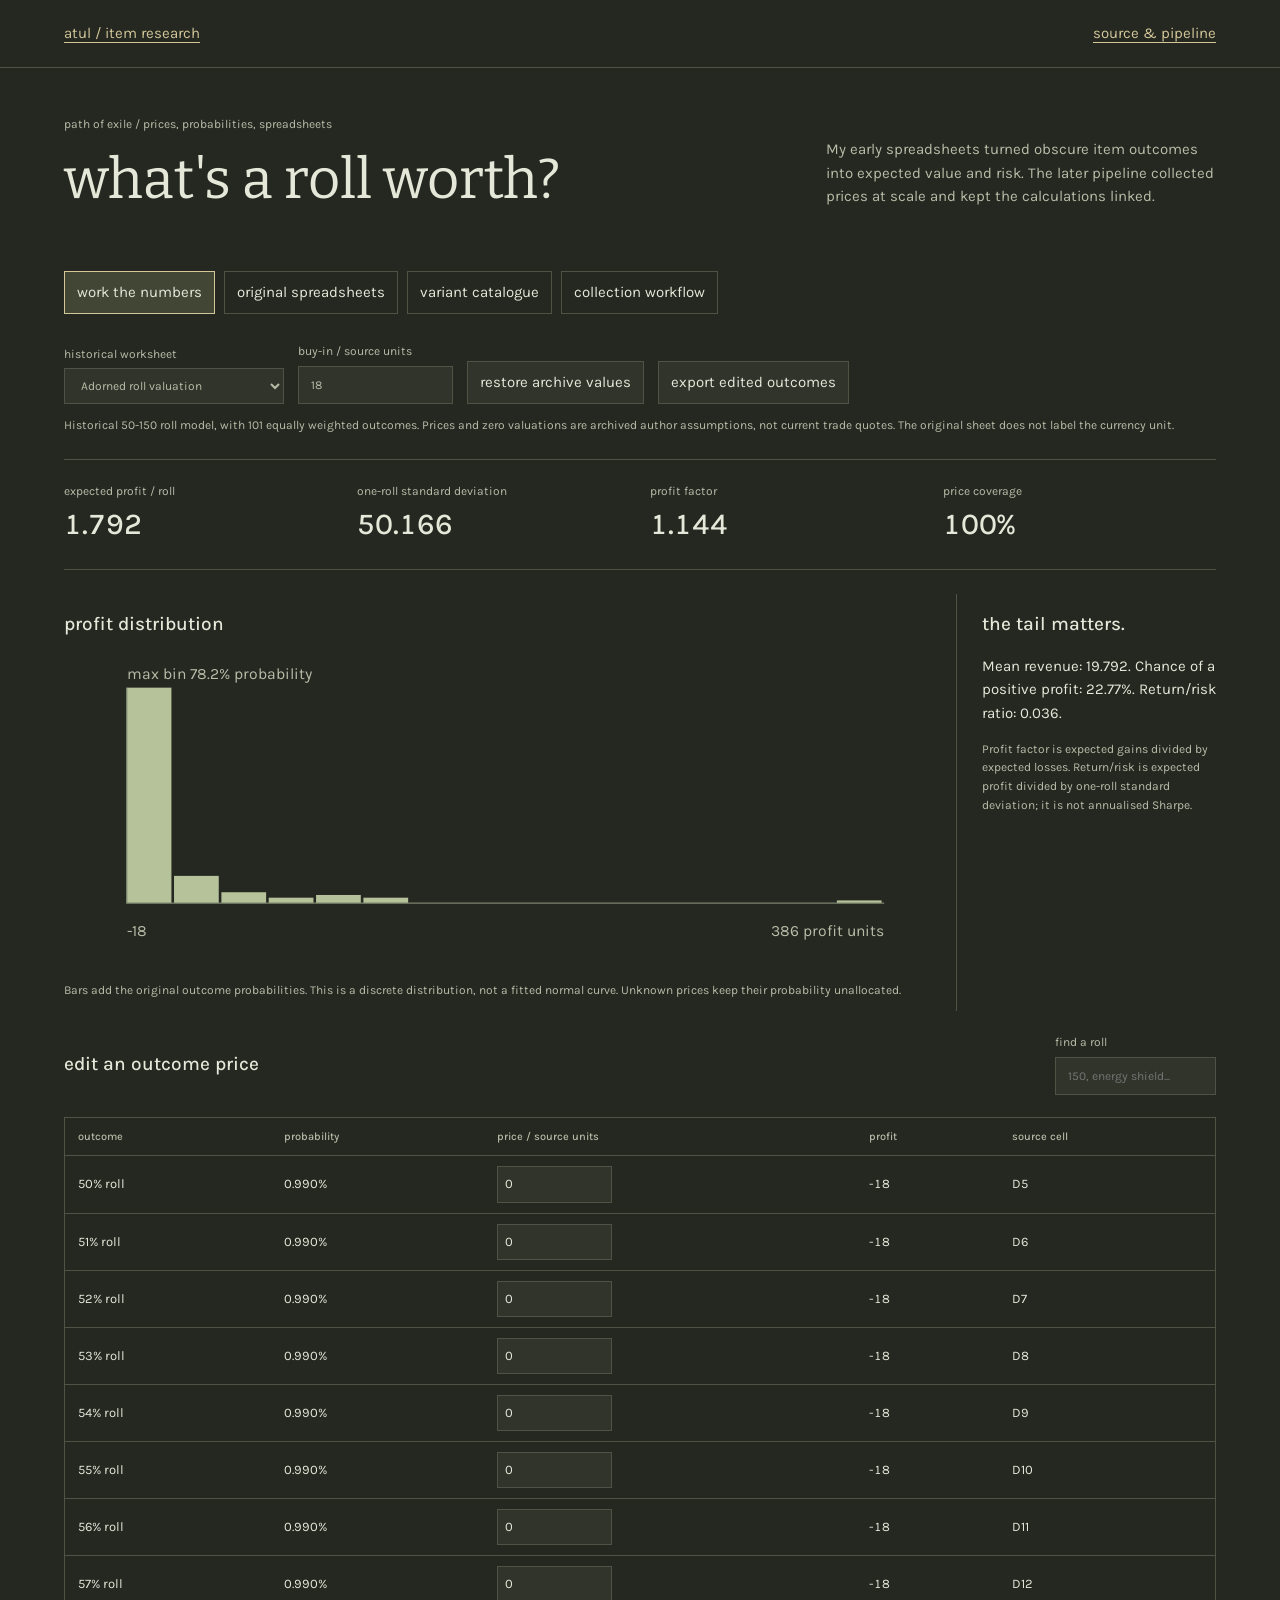
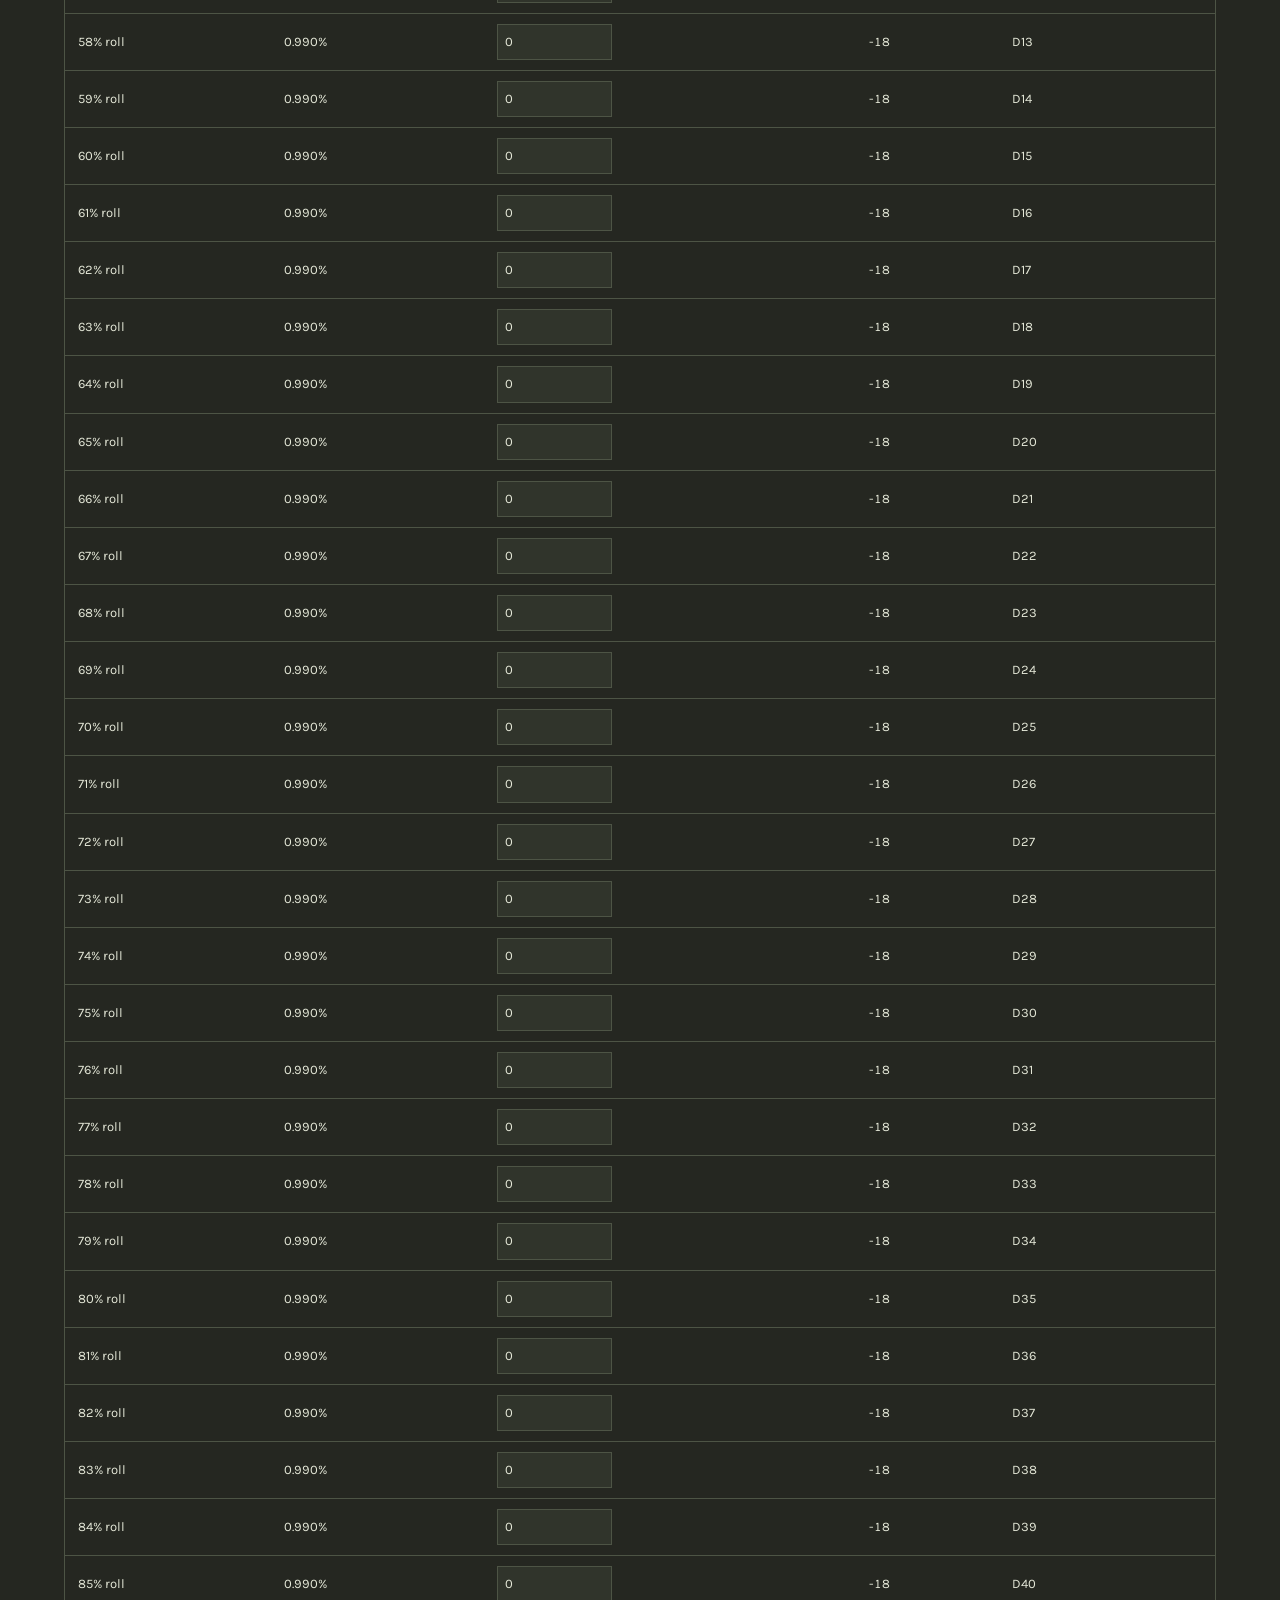
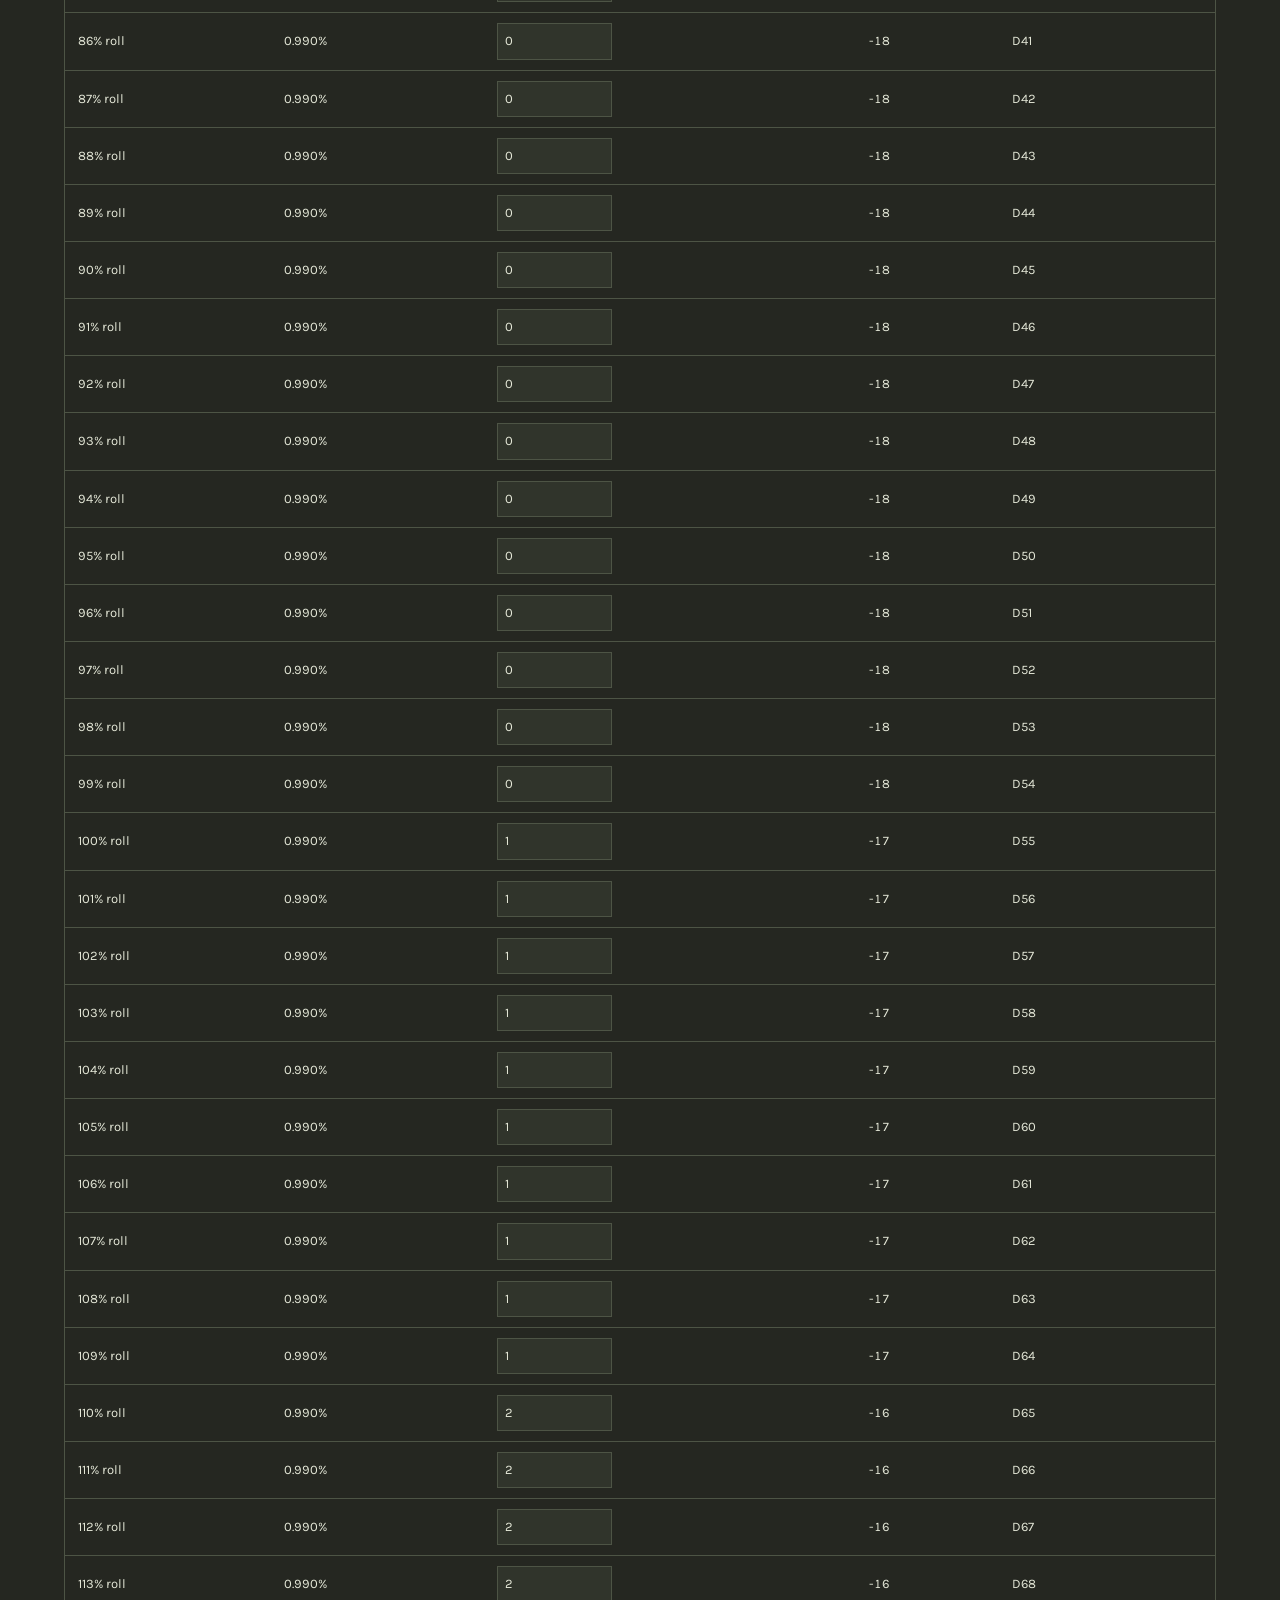
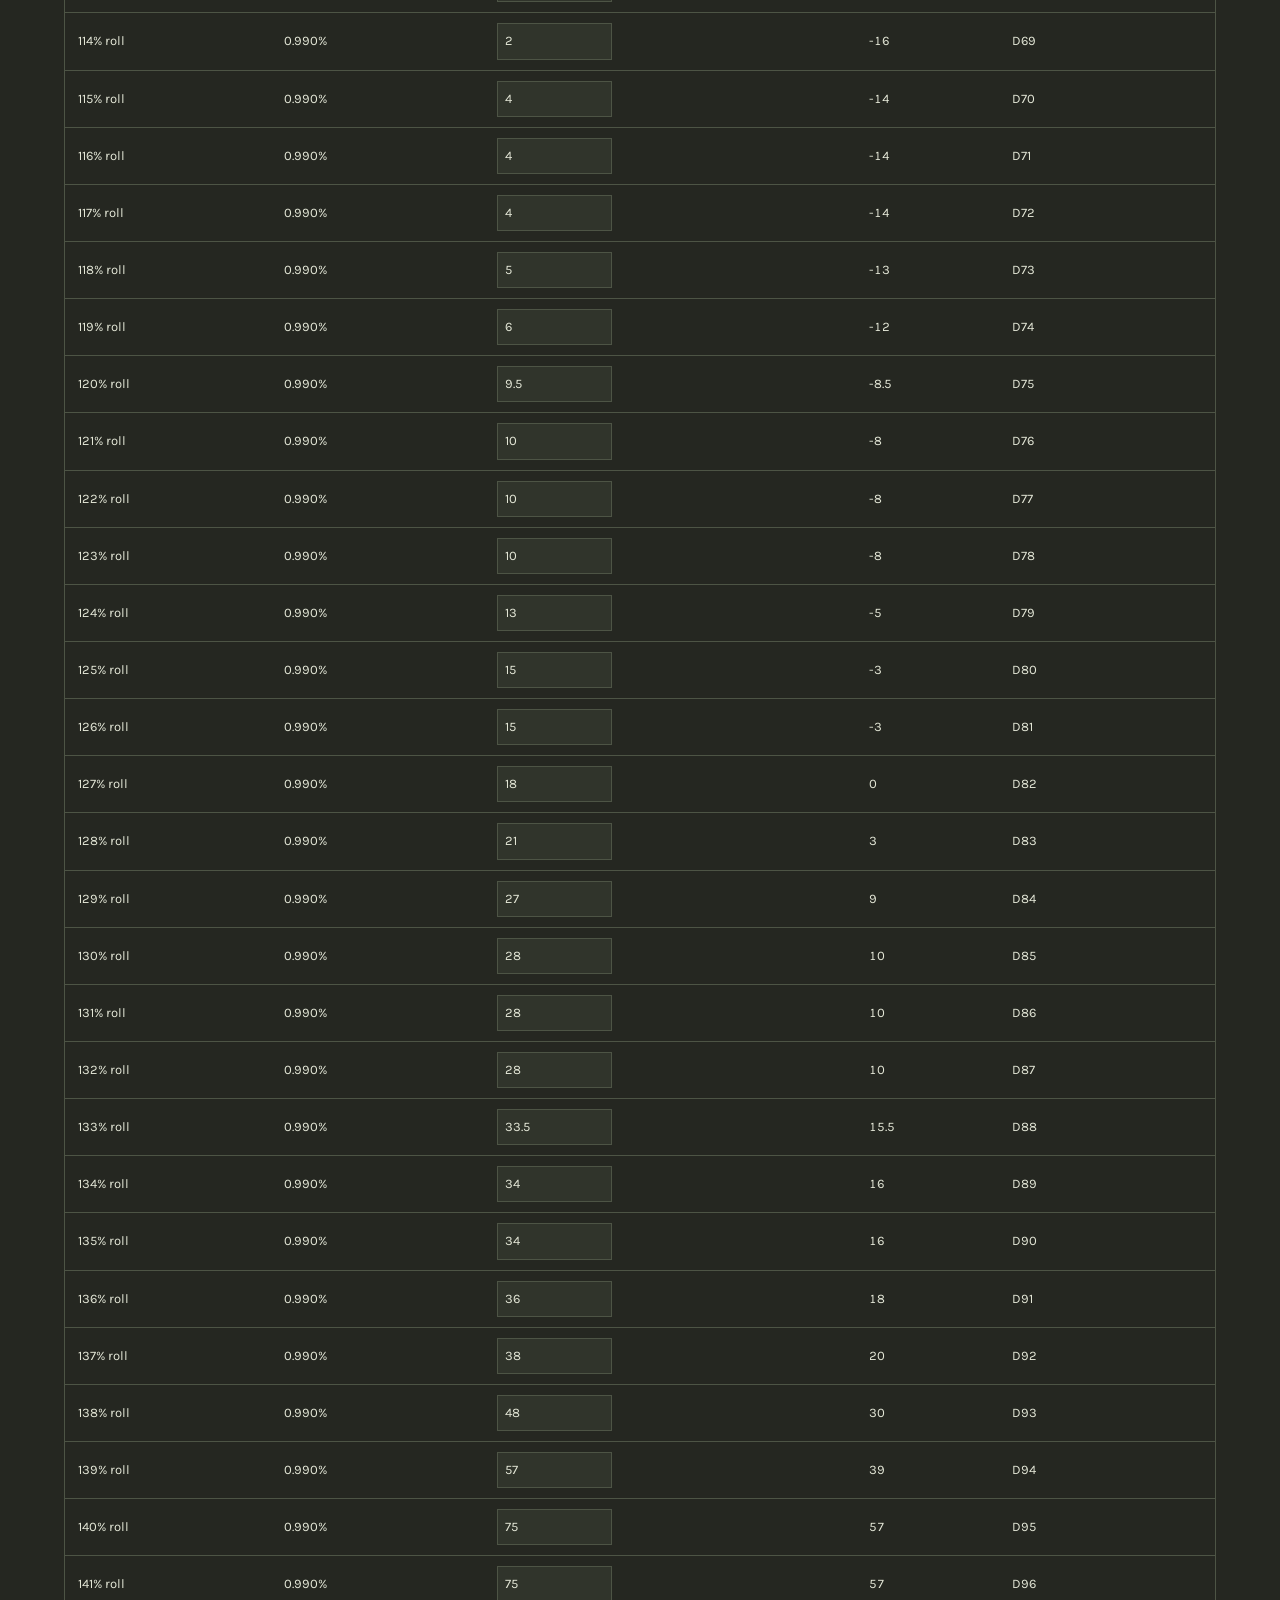
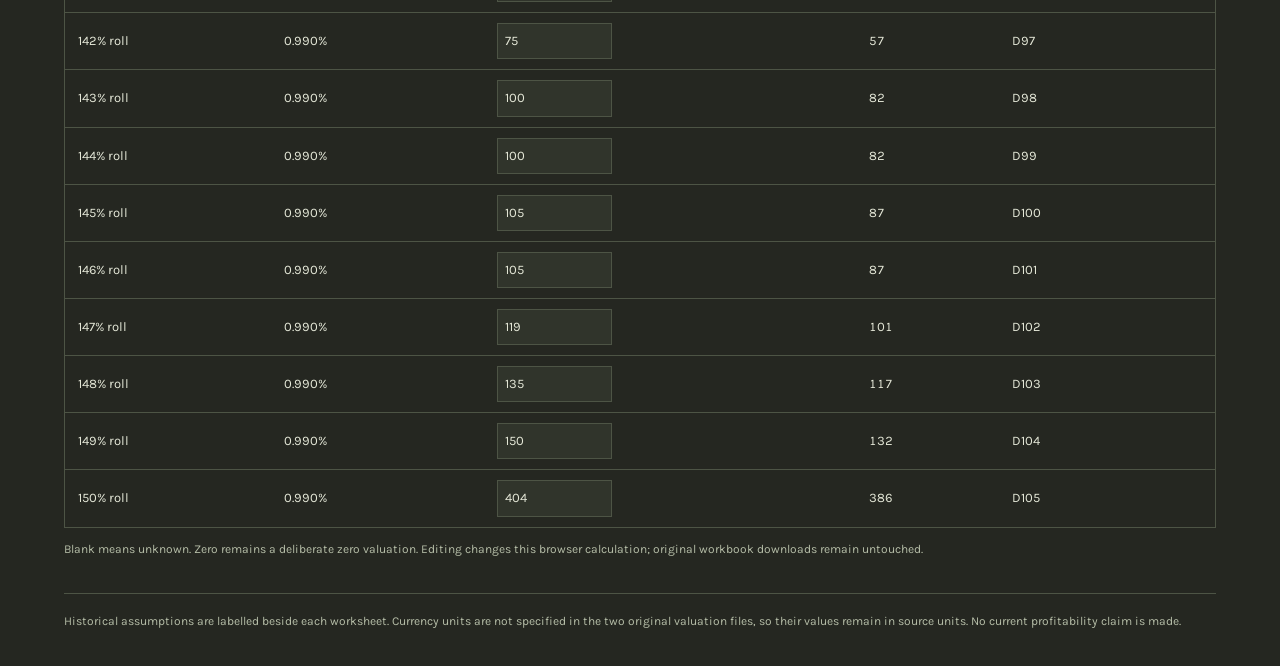
==== examples/portfolio/archive.html @ 09f7f41f "Lead with recovered priced datasets and searchable EV research" ====
<!doctype html>
<html lang="en">
    <meta charset="utf-8" /><meta
        name="viewport"
        content="width=device-width,initial-scale=1"
    /><title>poe item research / the price of a roll</title
    ><link rel="stylesheet" href="style.css" />
    <body>
        <header>
            <a
                href="https://atul-kanodia-fieldnotes.atulswaggalicious.chatgpt.site"
                >atul / item research</a
            ><a href="https://github.com/LolStar123/poe-item-pricer"
                >source & pipeline</a
            >
        </header>
        <main>
            <div class="intro">
                <div>
                    <p class="eyebrow">
                        path of exile / prices, probabilities, spreadsheets
                    </p>
                    <h1>what's a roll worth?</h1>
                </div>
                <p>
                    My early spreadsheets turned obscure item outcomes into
                    expected value and risk. The later pipeline collected prices
                    at scale and kept the calculations linked.
                </p>
            </div>
            <nav class="tabs" aria-label="Research views">
                <button data-tab="calculator" aria-pressed="true">
                    work the numbers</button
                ><button data-tab="archive" aria-pressed="false">
                    original spreadsheets</button
                ><button data-tab="variants" aria-pressed="false">
                    variant catalogue</button
                ><button data-tab="pipeline" aria-pressed="false">
                    collection workflow
                </button>
            </nav>
            <section id="calculator">
                <div class="controls">
                    <label
                        >historical worksheet<select id="case"></select></label
                    ><label
                        >buy-in / source units<input
                            id="cost"
                            type="number"
                            min="0"
                            step=".1" /></label
                    ><button id="restore">restore archive values</button
                    ><button id="export">export edited outcomes</button>
                </div>
                <p id="case-note" class="note"></p>
                <p id="error" role="alert"></p>
                <div class="metrics" id="metrics"></div>
                <div class="analysis">
                    <div>
                        <h2>profit distribution</h2>
                        <svg
                            id="chart"
                            viewBox="0 0 660 240"
                            role="img"
                            aria-label="Discrete probability histogram of profit per outcome"
                        ></svg>
                        <p class="note">
                            Bars add the original outcome probabilities. This is
                            a discrete distribution, not a fitted normal curve.
                            Unknown prices keep their probability unallocated.
                        </p>
                    </div>
                    <div class="risk-note">
                        <h2>the tail matters.</h2>
                        <p id="risk-summary"></p>
                        <p class="note">
                            Profit factor is expected gains divided by expected
                            losses. Return/risk is expected profit divided by
                            one-roll standard deviation; it is not annualised
                            Sharpe.
                        </p>
                    </div>
                </div>
                <div class="table-heading">
                    <h2>edit an outcome price</h2>
                    <label
                        >find a roll<input
                            id="outcome-search"
                            type="search"
                            placeholder="150, energy shield..."
                    /></label>
                </div>
                <div class="table-wrap">
                    <table>
                        <thead>
                            <tr>
                                <th>outcome</th>
                                <th>probability</th>
                                <th>price / source units</th>
                                <th>profit</th>
                                <th>source cell</th>
                            </tr>
                        </thead>
                        <tbody id="outcomes"></tbody>
                    </table>
                </div>
                <p class="note">
                    Blank means unknown. Zero remains a deliberate zero
                    valuation. Editing changes this browser calculation;
                    original workbook downloads remain untouched.
                </p>
            </section>
            <section id="archive" hidden>
                <div class="controls">
                    <label>original workbook<select id="book"></select></label
                    ><a id="download" download>download the original .xlsx</a>
                </div>
                <p class="note">
                    Actual archived worksheets. Select a cell to see its
                    original formula and saved value. These are historical
                    working files, not a current price feed.
                </p>
                <div class="formula-bar">
                    <b id="cell-name">select a cell</b
                    ><code id="formula"></code>
                </div>
                <div class="table-wrap"><table id="workbook"></table></div>
                <p id="book-note" class="note"></p>
            </section>
            <section id="variants" hidden>
                <h2>Watcher's Eye combinations</h2>
                <p id="variant-summary"></p>
                <label
                    >find a modifier or aura<input
                        id="mod-search"
                        type="search"
                        placeholder="Anger, critical strike, energy shield..."
                /></label>
                <p class="note">
                    The real modifier catalogue, combined into all two-mod
                    pairs. This view does not invent prices or claim independent
                    equal drop probabilities. No live trade or proxy requests
                    run here.
                </p>
                <p id="variant-count"></p>
                <div id="pairs"></div>
                <div class="pagination">
                    <button id="pair-prev">previous</button
                    ><span id="pair-page"></span
                    ><button id="pair-next">next</button>
                </div>
            </section>
            <section id="pipeline" hidden>
                <h2>from listings to a decision sheet</h2>
                <ol class="workflow">
                    <li>
                        <h3>describe the item precisely</h3>
                        <p>
                            Enumerate modifiers, variant pairs and roll ranges
                            so each observation refers to a defined outcome.
                        </p>
                    </li>
                    <li>
                        <h3>collect and record price evidence</h3>
                        <p>
                            The local residential-proxy collector logs available
                            trade listings under rate controls. Credentials
                            remain local. Price observations retain their
                            collection time and league.
                        </p>
                    </li>
                    <li>
                        <h3>separate a cheap listing from a sensible buy-in</h3>
                        <p>
                            The buy-in rule uses the median of the ten cheapest
                            listings and reports the floor separately. Missing
                            or suspicious prices remain visible.
                        </p>
                    </li>
                    <li>
                        <h3>keep the workbook linked</h3>
                        <p>
                            Outcome weights and prices feed expected value,
                            profit, dispersion and downside. Editing an input
                            propagates through the formulas. Coverage gaps stop
                            an incomplete price set being presented as a
                            complete estimate.
                        </p>
                    </li>
                </ol>
                <p>
                    The public archive shows the earlier spreadsheet research
                    and an inspectable variant catalogue. It does not expose
                    proxy infrastructure or your account session.
                </p>
                <a
                    href="https://github.com/LolStar123/poe-item-pricer/blob/main/original/buyin.py"
                    >inspect the original buy-in logic</a
                >
            </section>
            <footer>
                Historical assumptions are labelled beside each worksheet.
                Currency units are not specified in the two original valuation
                files, so their values remain in source units. No current
                profitability claim is made.
            </footer>
        </main>
        <script type="module" src="app.mjs"></script>
    </body>
</html>
---- examples/portfolio/style.css ----
@import url("https://fonts.googleapis.com/css2?family=Bitter:wght@400;500&family=Karla:wght@400;500;600&display=swap");
:root {
    color-scheme: dark;
    --bg: #252721;
    --panel: #30342b;
    --line: #4d5445;
    --ink: #e5e8d8;
    --muted: #b6bea8;
    --accent: #d3c79a;
}
* {
    box-sizing: border-box;
}
body {
    margin: 0;
    background: var(--bg);
    color: var(--ink);
    font:
        15px/1.55 Karla,
        sans-serif;
}
header {
    display: flex;
    justify-content: space-between;
    padding: 22px 5%;
    border-bottom: 1px solid var(--line);
}
a {
    color: var(--accent);
    text-underline-offset: 4px;
}
main {
    max-width: 1350px;
    margin: auto;
    padding: 35px 5%;
}
.intro {
    display: flex;
    align-items: center;
    justify-content: space-between;
    gap: 35px;
}
.intro > p {
    max-width: 390px;
    color: var(--muted);
}
h1 {
    font:
        400 clamp(36px, 4.4vw, 56px) / 1.2 Bitter,
        Georgia,
        serif;
    margin: 12px 0 30px;
}
.eyebrow,
.note,
footer {
    font-size: 12px;
    color: var(--muted);
}
h2 {
    font-size: 19px;
    font-weight: 500;
}
h3 {
    font-size: 17px;
    font-weight: 500;
}
button,
input,
select {
    font: inherit;
    padding: 9px 12px;
    border: 1px solid var(--line);
    color: inherit;
    background: var(--panel);
}
button {
    cursor: pointer;
}
button:disabled {
    opacity: 0.4;
    cursor: default;
}
:focus-visible {
    outline: 2px solid var(--accent);
    outline-offset: 3px;
}
.tabs {
    display: flex;
    gap: 9px;
    margin: 28px 0;
    flex-wrap: wrap;
}
.tabs button {
    background: transparent;
}
.tabs [aria-pressed="true"] {
    border-color: var(--accent);
    background: #424735;
}
.controls {
    display: flex;
    align-items: end;
    gap: 14px;
    flex-wrap: wrap;
}
label {
    display: grid;
    gap: 5px;
    font-size: 12px;
    color: var(--muted);
}
input,
select {
    min-width: 0;
    max-width: 100%;
}
#cost {
    width: 155px;
}
#error {
    color: #e3aea0;
}
.metrics {
    display: grid;
    grid-template-columns: repeat(4, 1fr);
    border-block: 1px solid var(--line);
    padding: 22px 0;
    gap: 20px;
    margin: 24px 0;
}
.metric span {
    display: block;
    font-size: 12px;
    color: var(--muted);
}
.metric strong {
    font-size: 30px;
    font-weight: 500;
    font-variant-numeric: tabular-nums;
}
.analysis {
    display: grid;
    grid-template-columns: minmax(0, 1fr) 260px;
    gap: 30px;
}
#chart {
    width: 100%;
    display: block;
}
.risk-note {
    border-left: 1px solid var(--line);
    padding-left: 25px;
}
.table-heading {
    display: flex;
    justify-content: space-between;
    align-items: center;
    gap: 20px;
    margin: 22px 0;
}
.table-wrap {
    overflow: auto;
    max-width: 100%;
    border: 1px solid var(--line);
}
table {
    border-collapse: collapse;
    width: 100%;
    font-size: 13px;
}
th,
td {
    text-align: left;
    padding: 10px 13px;
    border-bottom: 1px solid var(--line);
}
th {
    font-size: 11px;
    color: var(--muted);
    font-weight: 500;
}
td input {
    width: 115px;
    padding: 7px;
    font-size: 13px;
}
td output {
    font-variant-numeric: tabular-nums;
}
tbody tr:last-child td {
    border-bottom: 0;
}
.formula-bar {
    display: flex;
    gap: 20px;
    padding: 14px;
    background: var(--panel);
    margin: 20px 0;
    font-size: 12px;
    overflow-wrap: anywhere;
}
.formula-bar code {
    white-space: pre-wrap;
}
#workbook {
    font-size: 12px;
}
#workbook td {
    min-width: 65px;
    max-width: 220px;
    overflow-wrap: anywhere;
    padding: 7px;
}
#workbook button {
    font-size: 12px;
    padding: 4px 6px;
    width: 100%;
    background: transparent;
    border: 0;
    text-align: left;
    min-height: 27px;
    overflow-wrap: anywhere;
}
#workbook button.has-formula {
    color: var(--accent);
}
#workbook button[aria-pressed="true"] {
    background: #4d5440;
}
.pair {
    display: grid;
    grid-template-columns: 55px 1fr 1fr;
    gap: 18px;
    border-top: 1px solid var(--line);
    padding: 17px 0;
    font-size: 13px;
}
.pair small {
    color: var(--muted);
}
#mod-search {
    width: 100%;
    max-width: 650px;
}
.pagination {
    display: flex;
    align-items: center;
    justify-content: space-between;
    margin: 20px 0;
}
.workflow {
    padding-left: 24px;
    max-width: 850px;
}
.workflow li {
    padding: 10px 0 20px 18px;
    border-bottom: 1px solid var(--line);
}
footer {
    border-top: 1px solid var(--line);
    margin-top: 35px;
    padding-top: 18px;
}
@media (max-width: 760px) {
    .intro {
        display: block;
    }
    .intro > p {
        max-width: none;
    }
    .analysis {
        grid-template-columns: minmax(0, 1fr);
    }
    .risk-note {
        border-left: 0;
        border-top: 1px solid var(--line);
        padding: 15px 0;
    }
    .metrics {
        grid-template-columns: 1fr 1fr;
    }
    .pair {
        grid-template-columns: 30px 1fr;
        gap: 12px;
    }
    .pair > p:last-child {
        grid-column: 2;
        margin-top: 0;
    }
    .table-heading {
        flex-wrap: wrap;
    }
    .controls > label {
        max-width: 100%;
    }
}
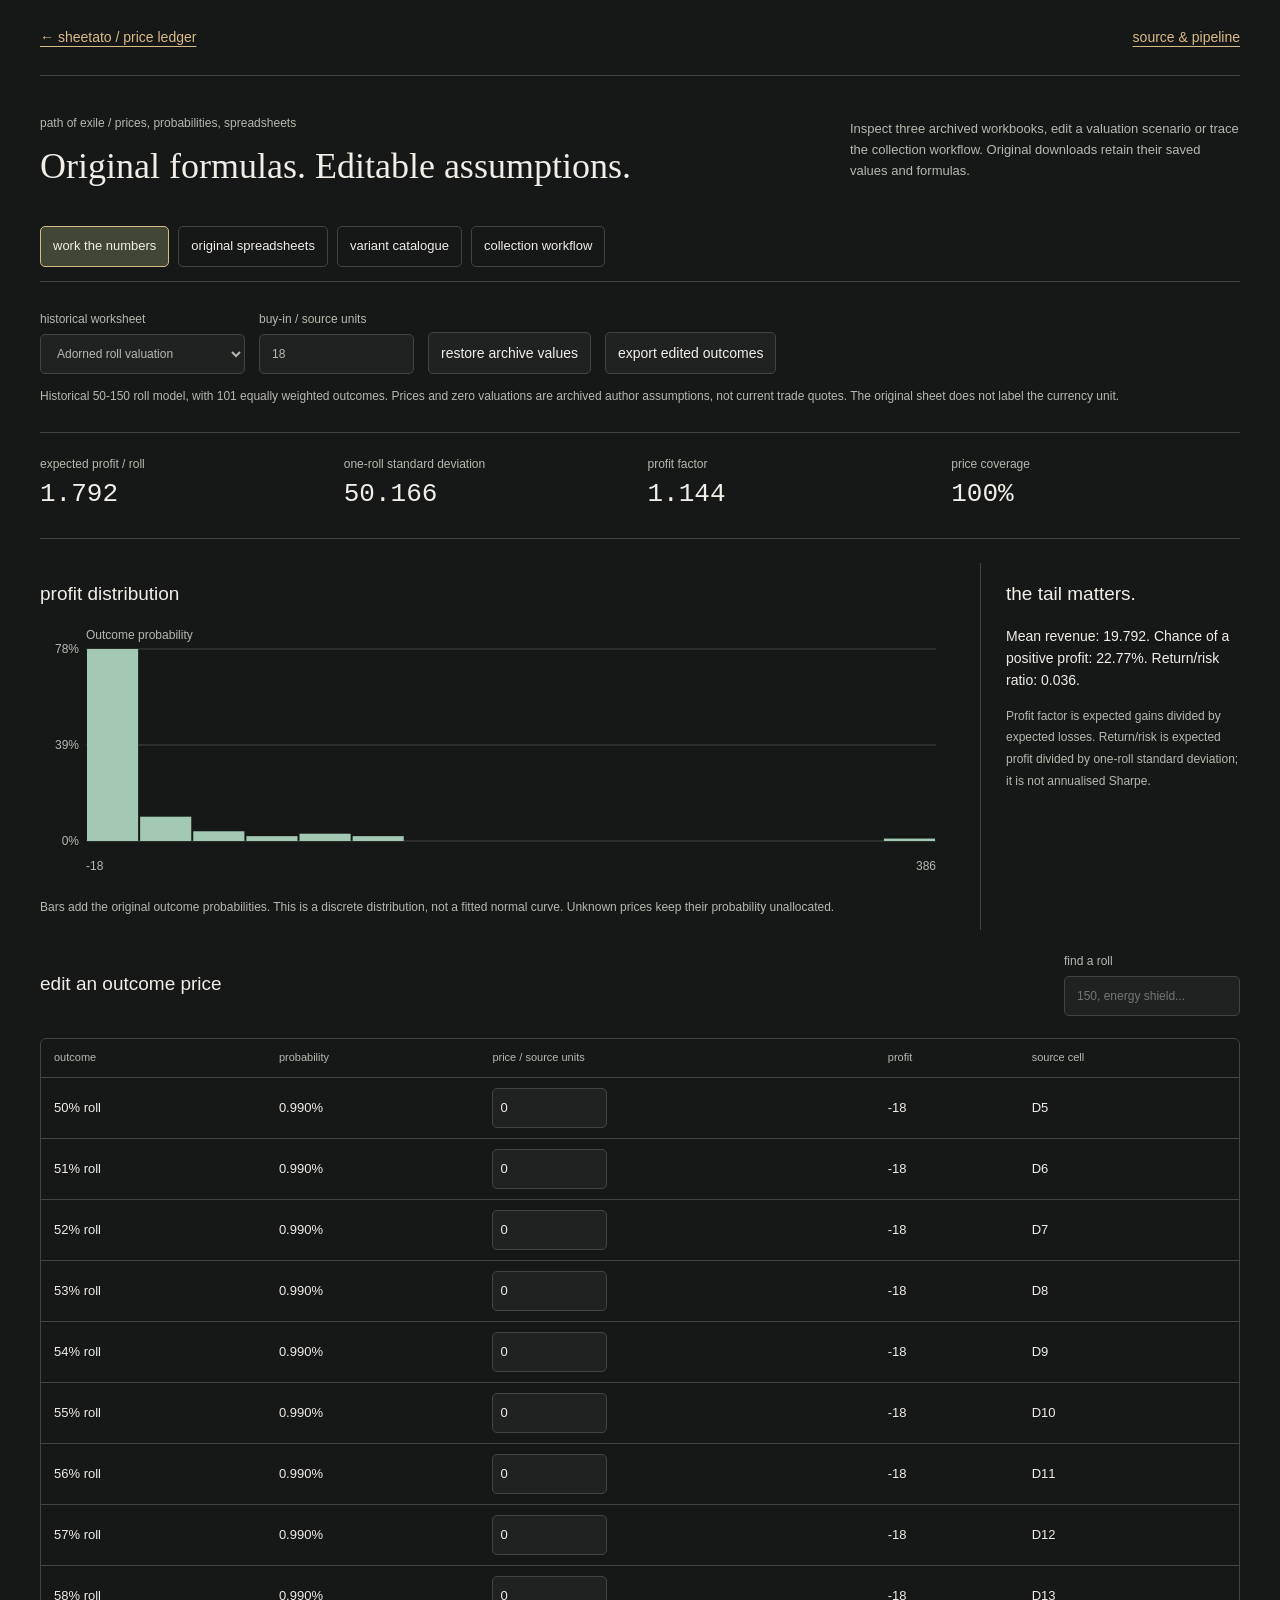
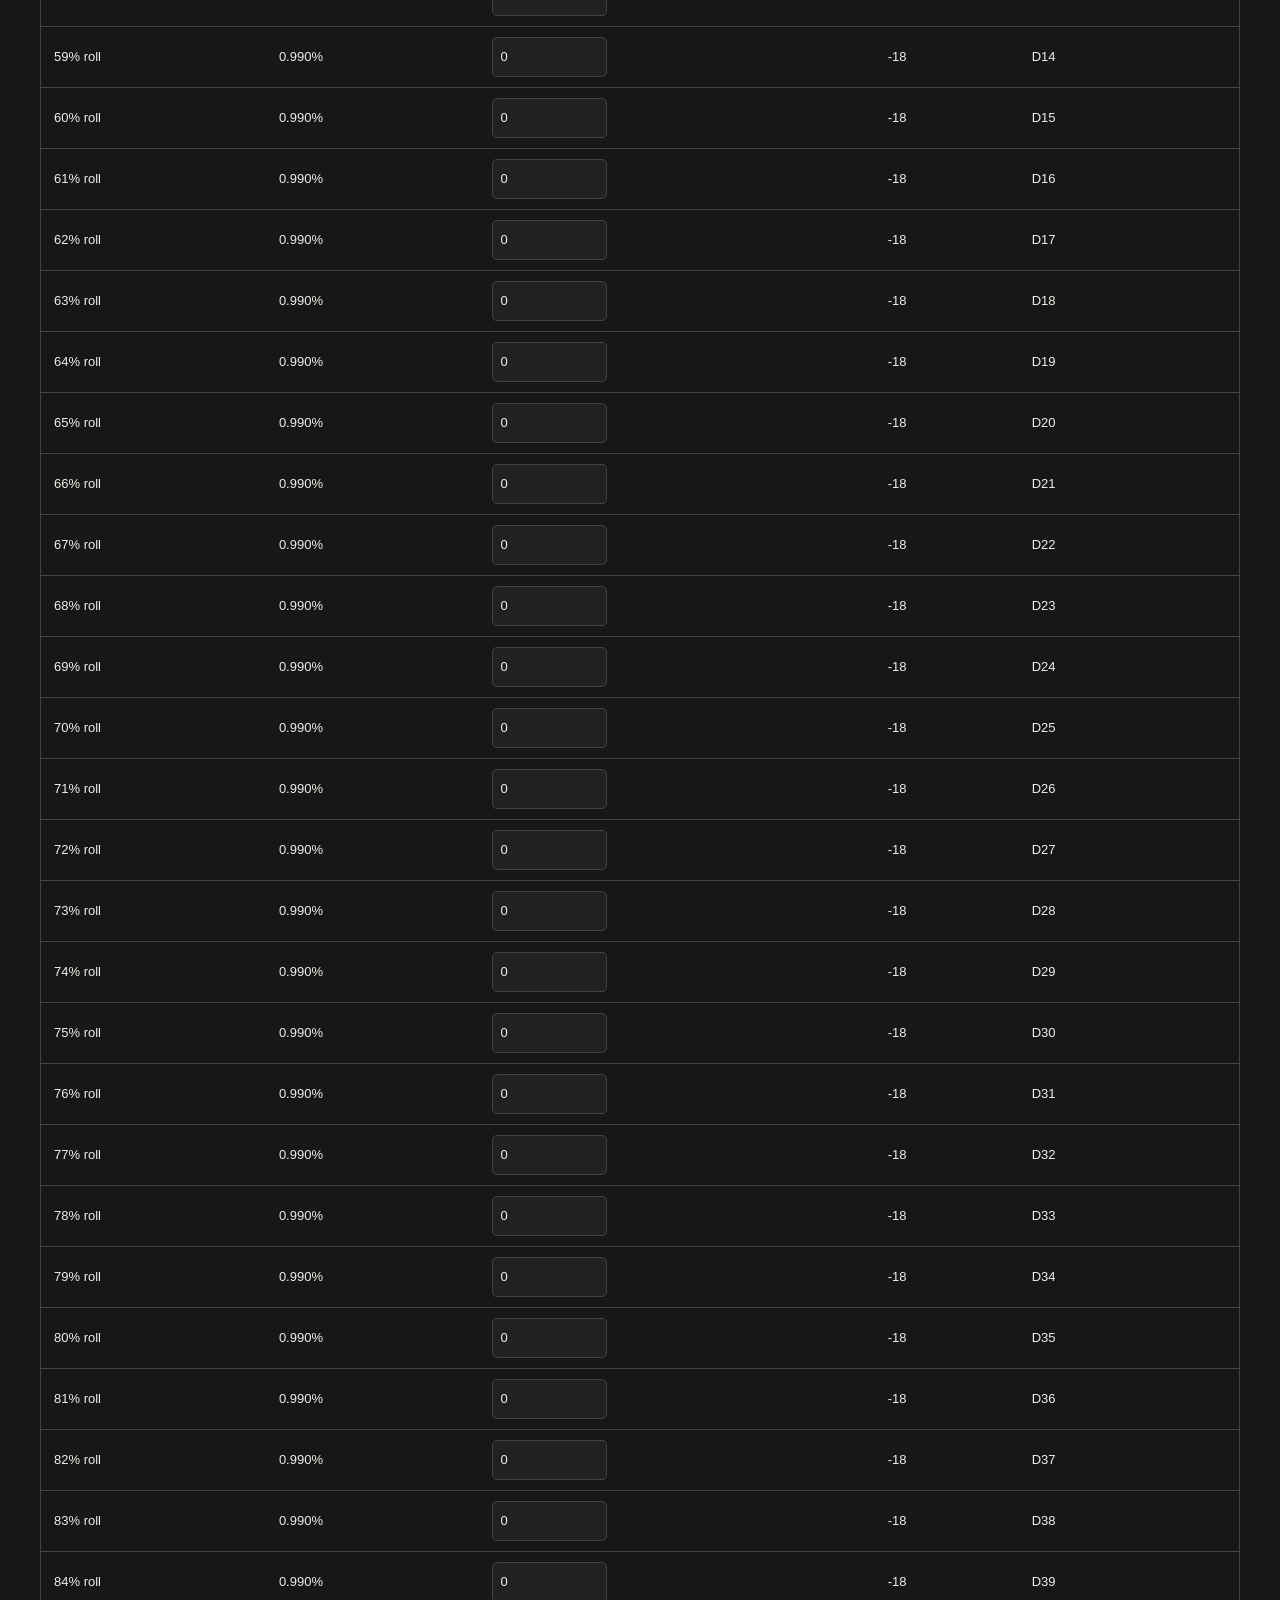
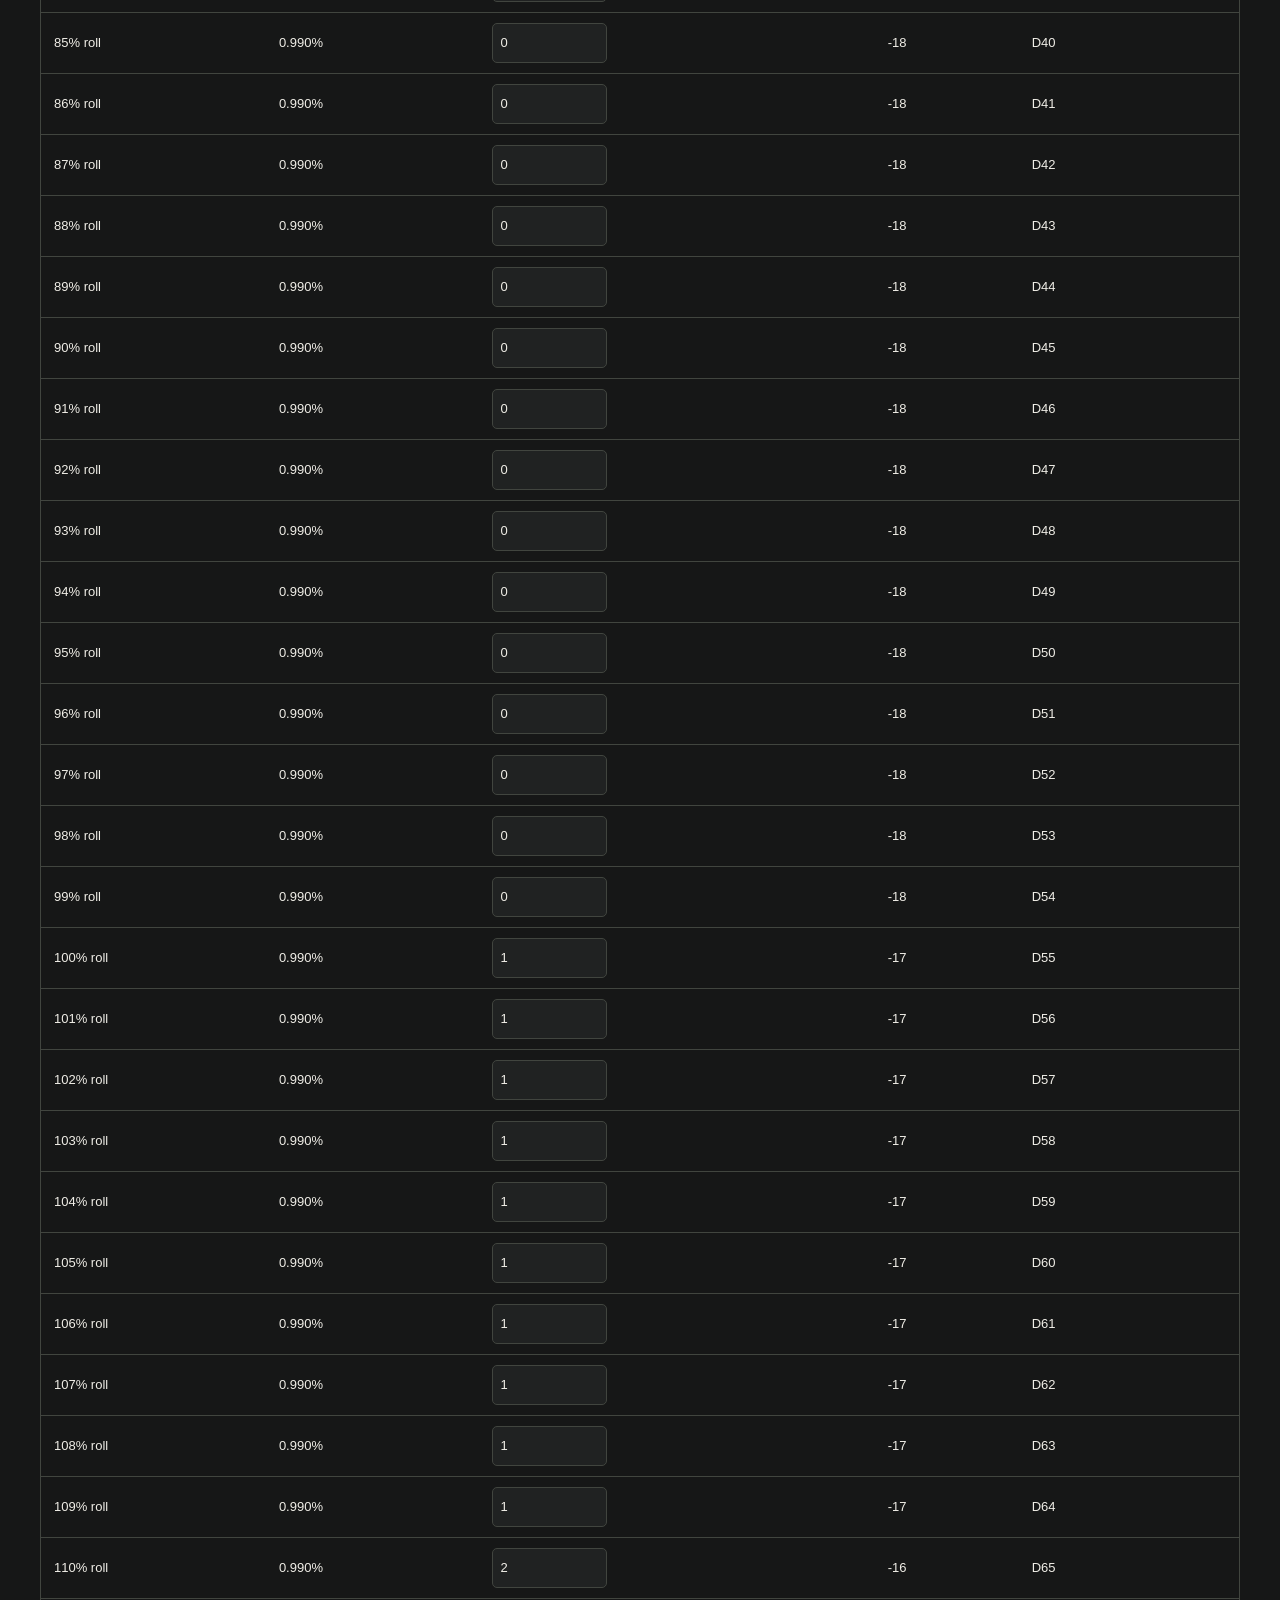
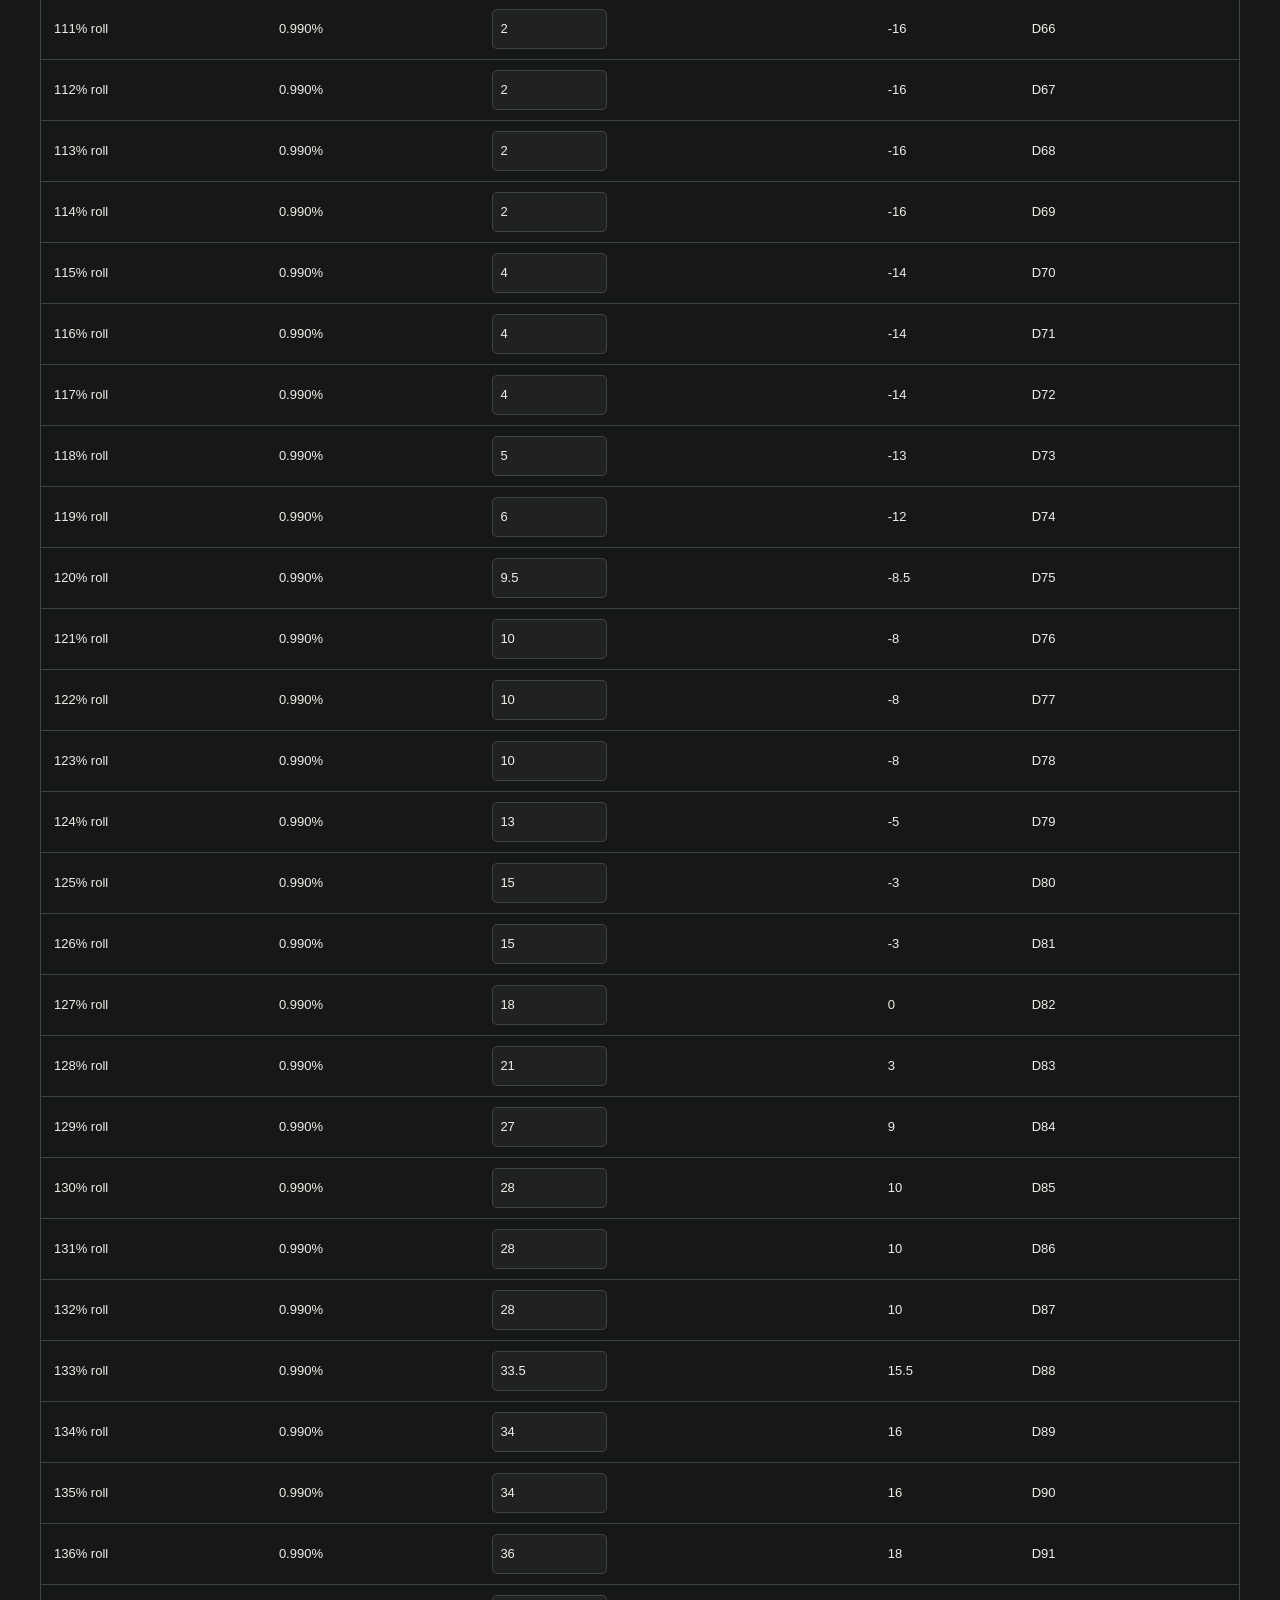
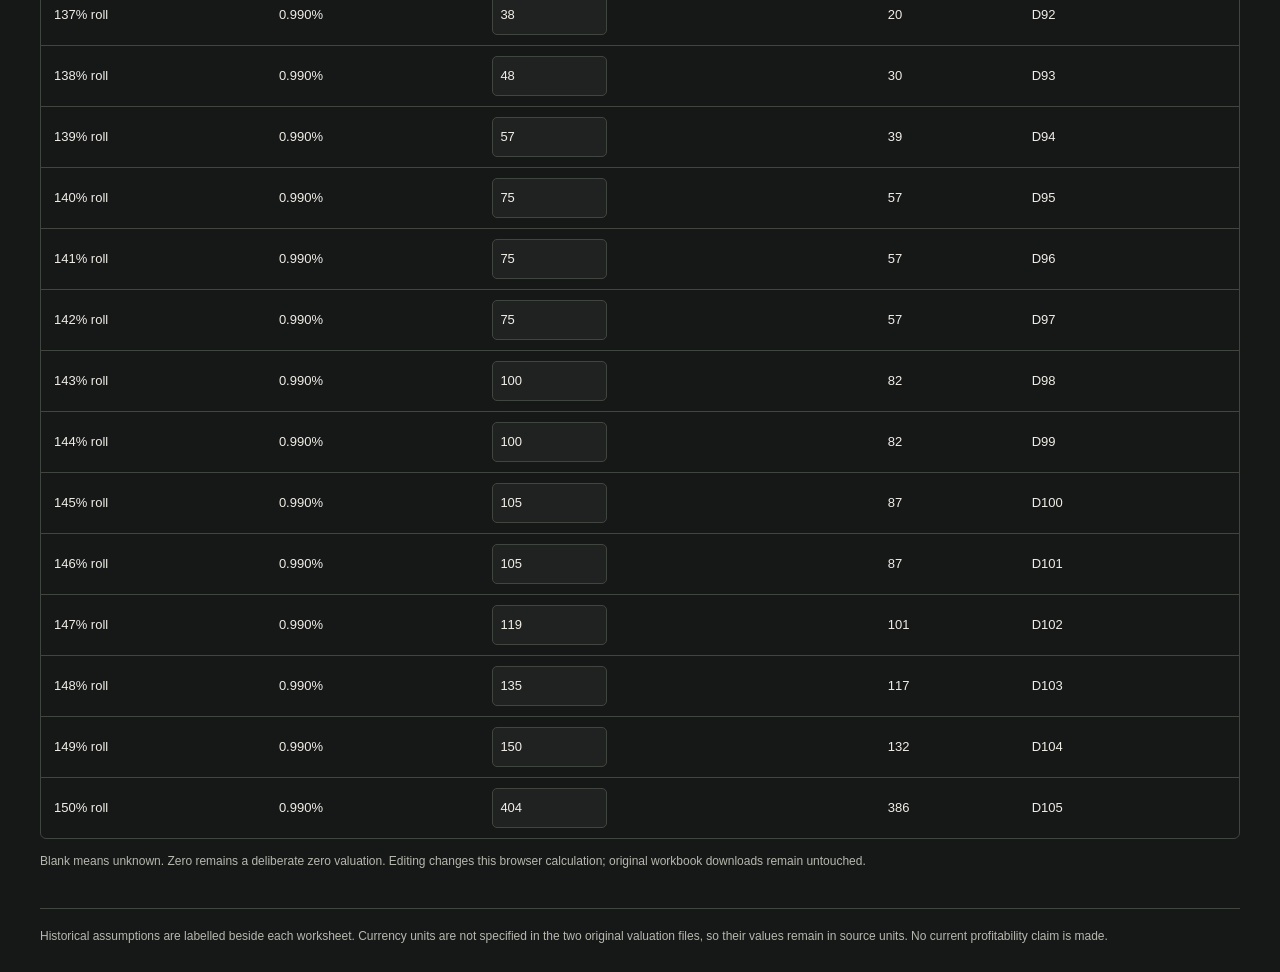
==== commit 40f5d88b: "Build archived economy ledger with real reload and valuation controls" ====
--- a/examples/portfolio/archive.html
+++ b/examples/portfolio/archive.html
@@ -8,8 +8,8 @@
     <body>
         <header>
             <a
-                href="https://atul-kanodia-fieldnotes.atulswaggalicious.chatgpt.site"
-                >atul / item research</a
+                href="./"
+                >&#8592; sheetato / price ledger</a
             ><a href="https://github.com/LolStar123/poe-item-pricer"
                 >source & pipeline</a
             >
@@ -20,12 +20,10 @@
                     <p class="eyebrow">
                         path of exile / prices, probabilities, spreadsheets
                     </p>
-                    <h1>what's a roll worth?</h1>
+                    <h1>Original formulas. Editable assumptions.</h1>
                 </div>
                 <p>
-                    My early spreadsheets turned obscure item outcomes into
-                    expected value and risk. The later pipeline collected prices
-                    at scale and kept the calculations linked.
+                    Inspect three archived workbooks, edit a valuation scenario or trace the collection workflow. Original downloads retain their saved values and formulas.
                 </p>
             </div>
             <nav class="tabs" aria-label="Research views">
--- a/examples/portfolio/style.css
+++ b/examples/portfolio/style.css
@@ -1,12 +1,11 @@
-@import url("https://fonts.googleapis.com/css2?family=Bitter:wght@400;500&family=Karla:wght@400;500;600&display=swap");
 :root {
     color-scheme: dark;
-    --bg: #252721;
-    --panel: #30342b;
-    --line: #4d5445;
-    --ink: #e5e8d8;
-    --muted: #b6bea8;
-    --accent: #d3c79a;
+    --bg: #161717;
+    --panel: #202222;
+    --line: #41453f;
+    --ink: #f0eee7;
+    --muted: #b6b9af;
+    --accent: #d9bb88;
 }
 * {
     box-sizing: border-box;
@@ -16,7 +15,7 @@
     background: var(--bg);
     color: var(--ink);
     font:
-        15px/1.55 Karla,
+        14px/1.6 "Segoe UI",
         sans-serif;
 }
 header {
@@ -46,7 +45,7 @@
 }
 h1 {
     font:
-        400 clamp(36px, 4.4vw, 56px) / 1.2 Bitter,
+        400 clamp(30px, 3vw, 36px) / 1.2 Georgia,
         Georgia,
         serif;
     margin: 12px 0 30px;
@@ -295,3 +294,5 @@
         max-width: 100%;
     }
 }
+
+button,input,select{border-radius:5px;min-height:40px}header,main{width:min(1200px,calc(100% - 64px));margin:auto}header{padding:18px 0;min-height:76px;align-items:center}main{padding:26px 0}.intro{gap:36px}.intro h1{margin:8px 0 10px}.intro>p{font-size:13px}.tabs{border-bottom:1px solid var(--line);padding-bottom:14px}.tabs button{font-size:13px}.metrics{gap:15px}.metric strong{font:26px/1.6 Consolas,monospace}.table-wrap{border-radius:6px}.note{line-height:1.8}#chart{min-height:250px}#workbook button{min-height:40px}.formula-bar{border-radius:6px}.pagination button{min-width:40px}[hidden]{display:none!important}@media(max-width:760px){header,main{width:calc(100% - 28px)}header{gap:16px;font-size:12px}.controls{gap:12px}.controls>label{flex:1;min-width:145px}.controls>button{font-size:12px}.tabs{gap:7px}.tabs button{font-size:12px}.metric strong{font-size:23px}}@media(prefers-reduced-motion:reduce){*{transition:none!important;animation:none!important}}
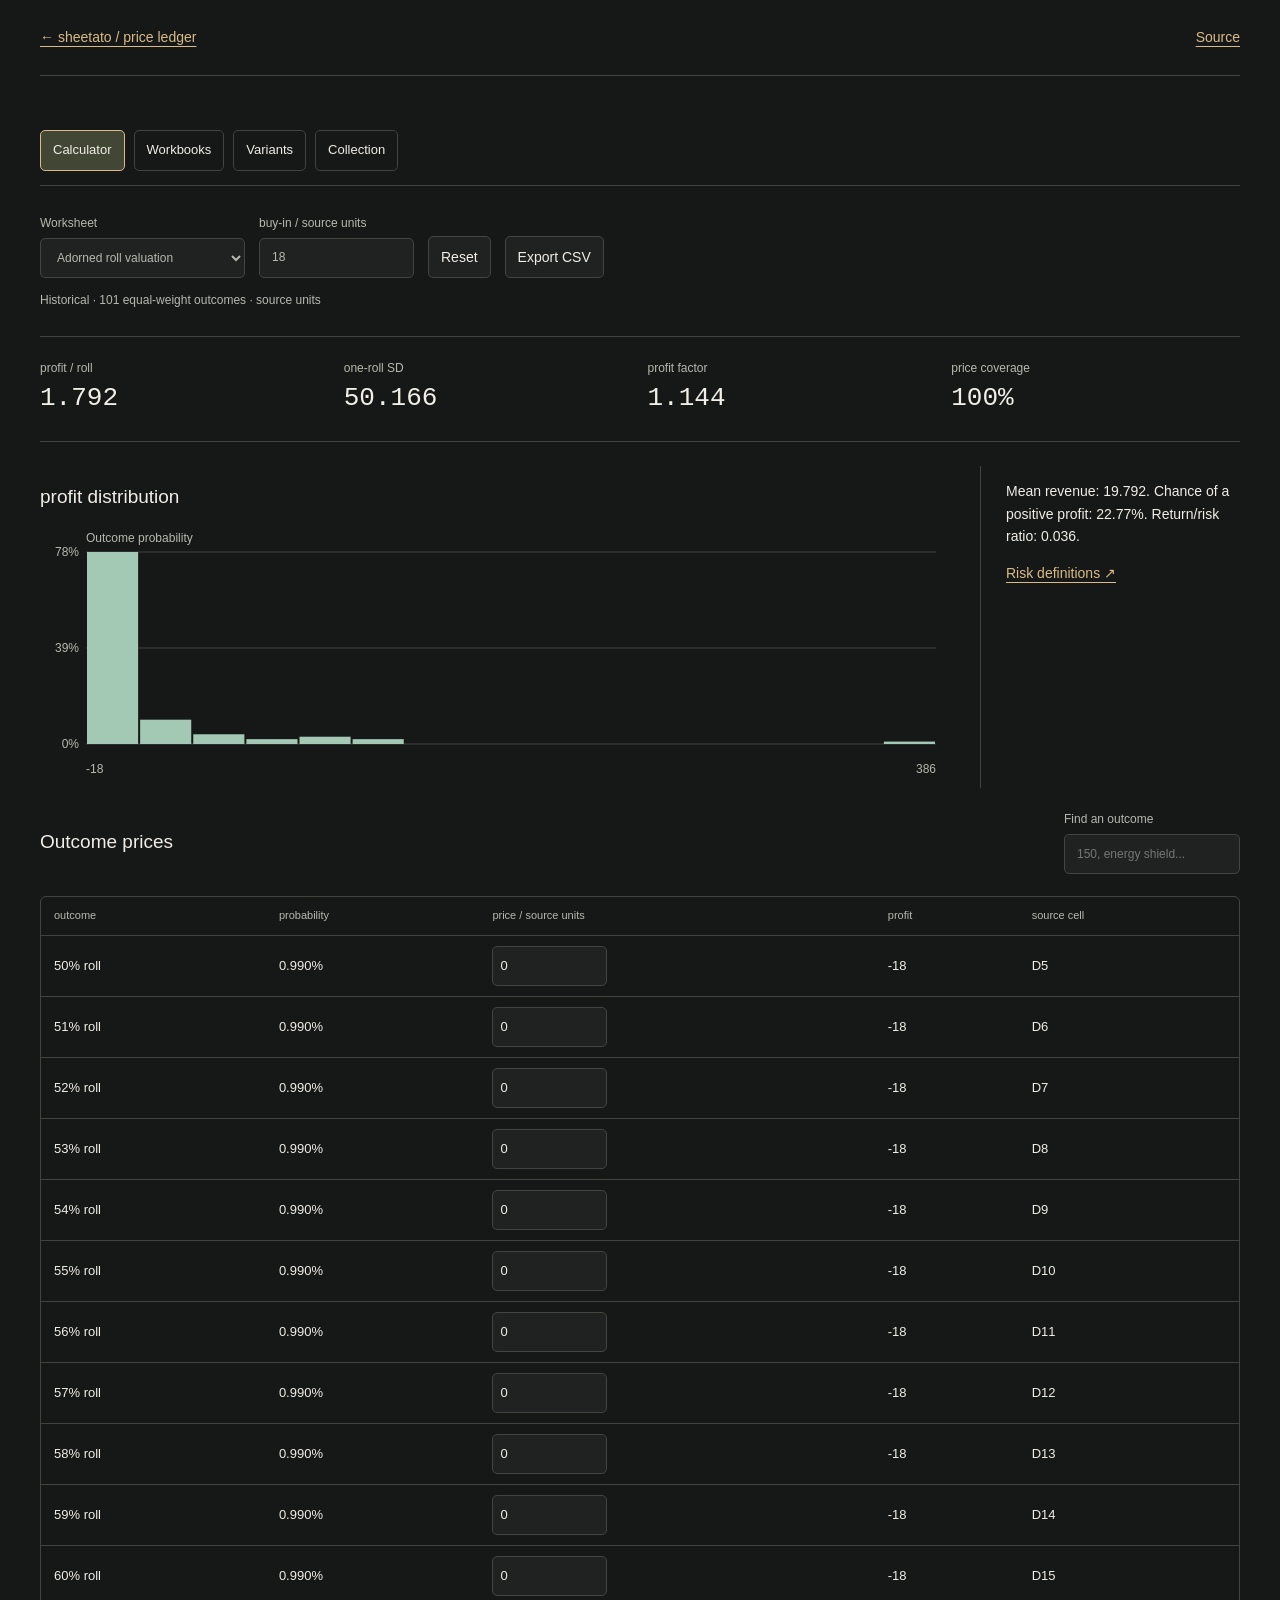
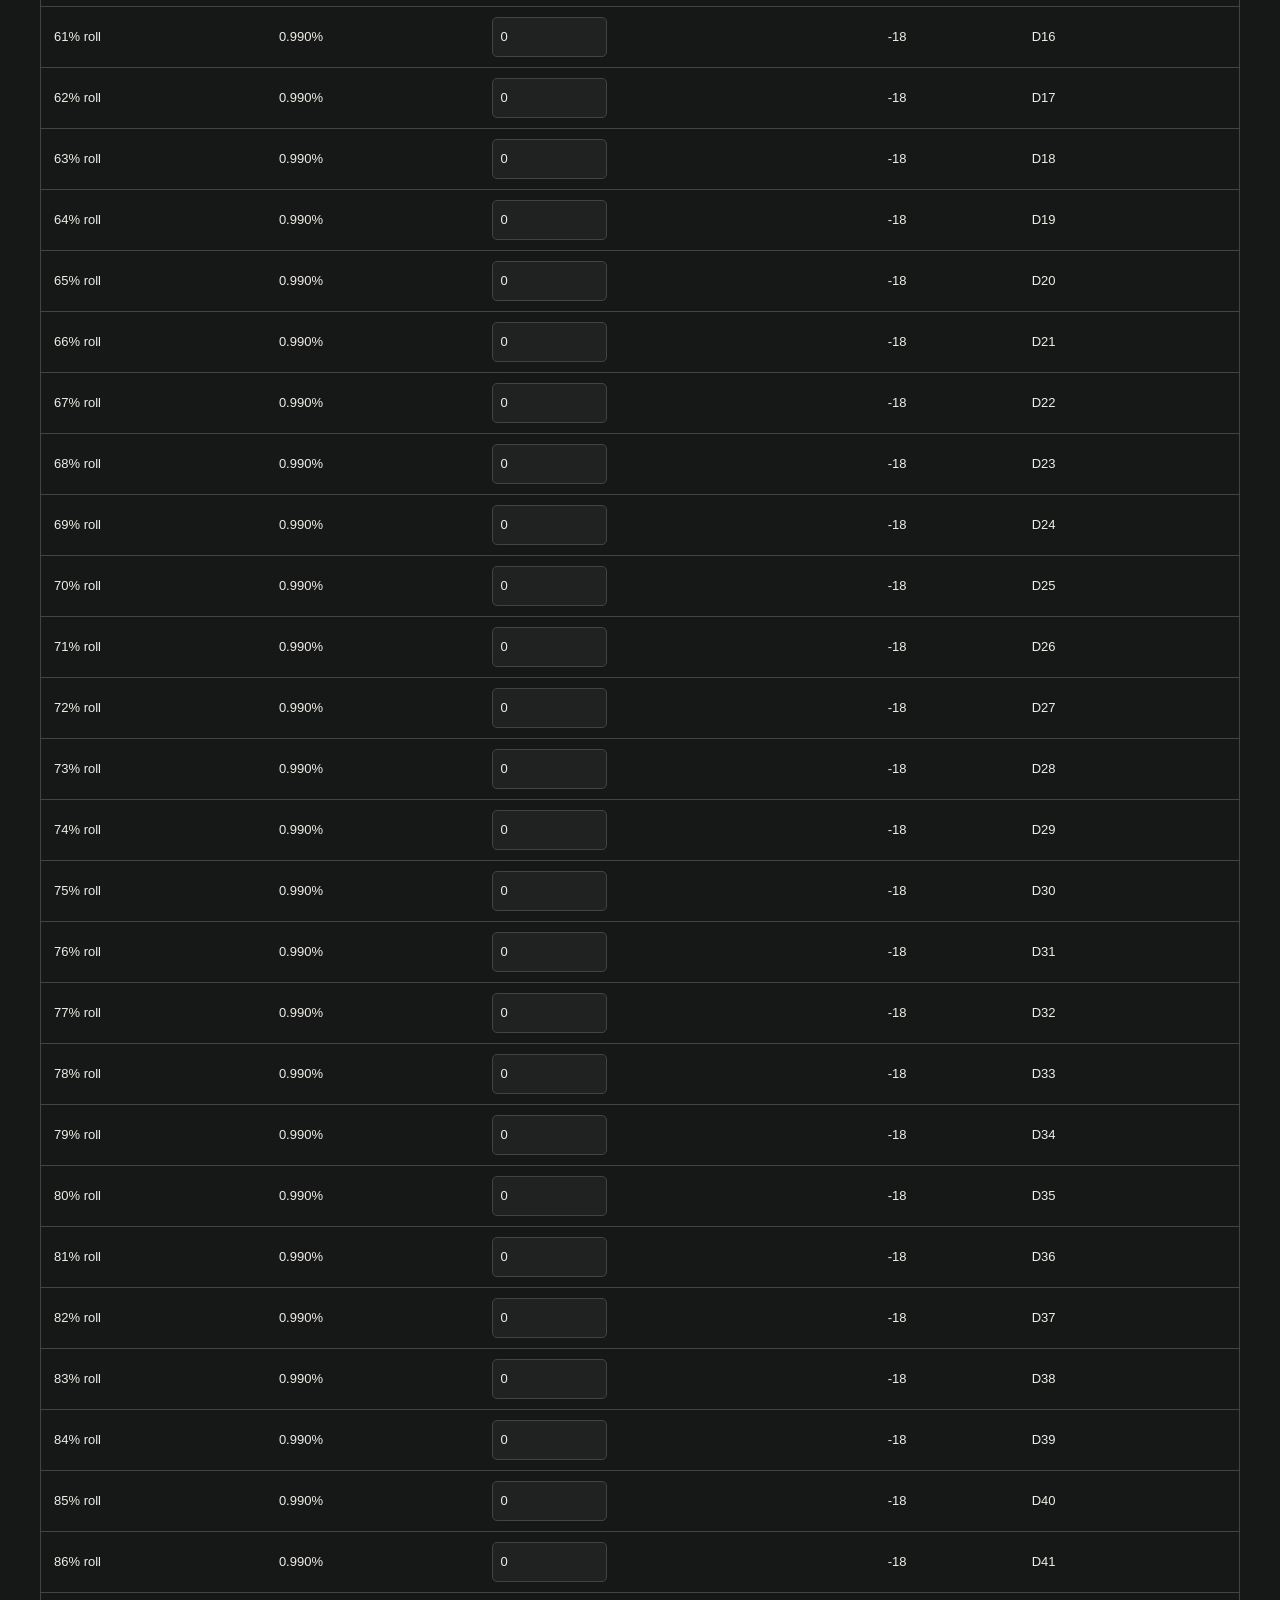
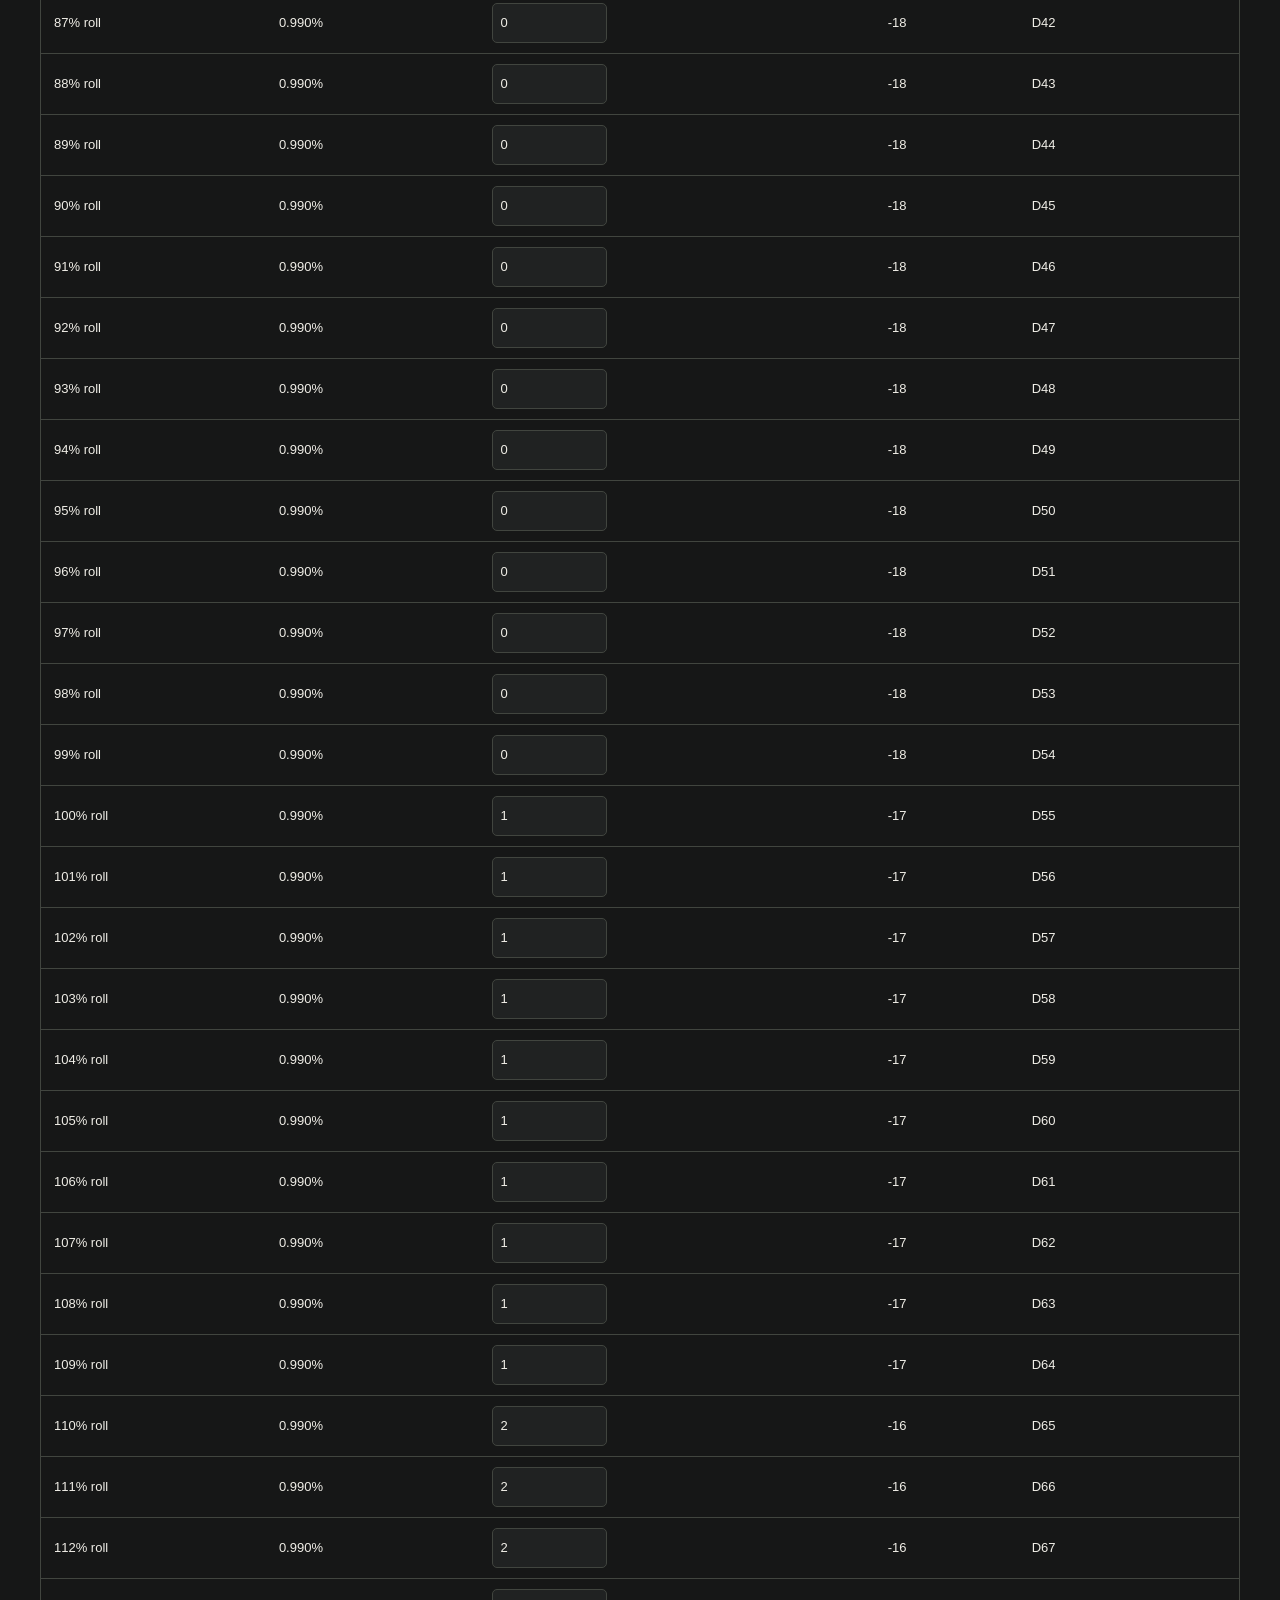
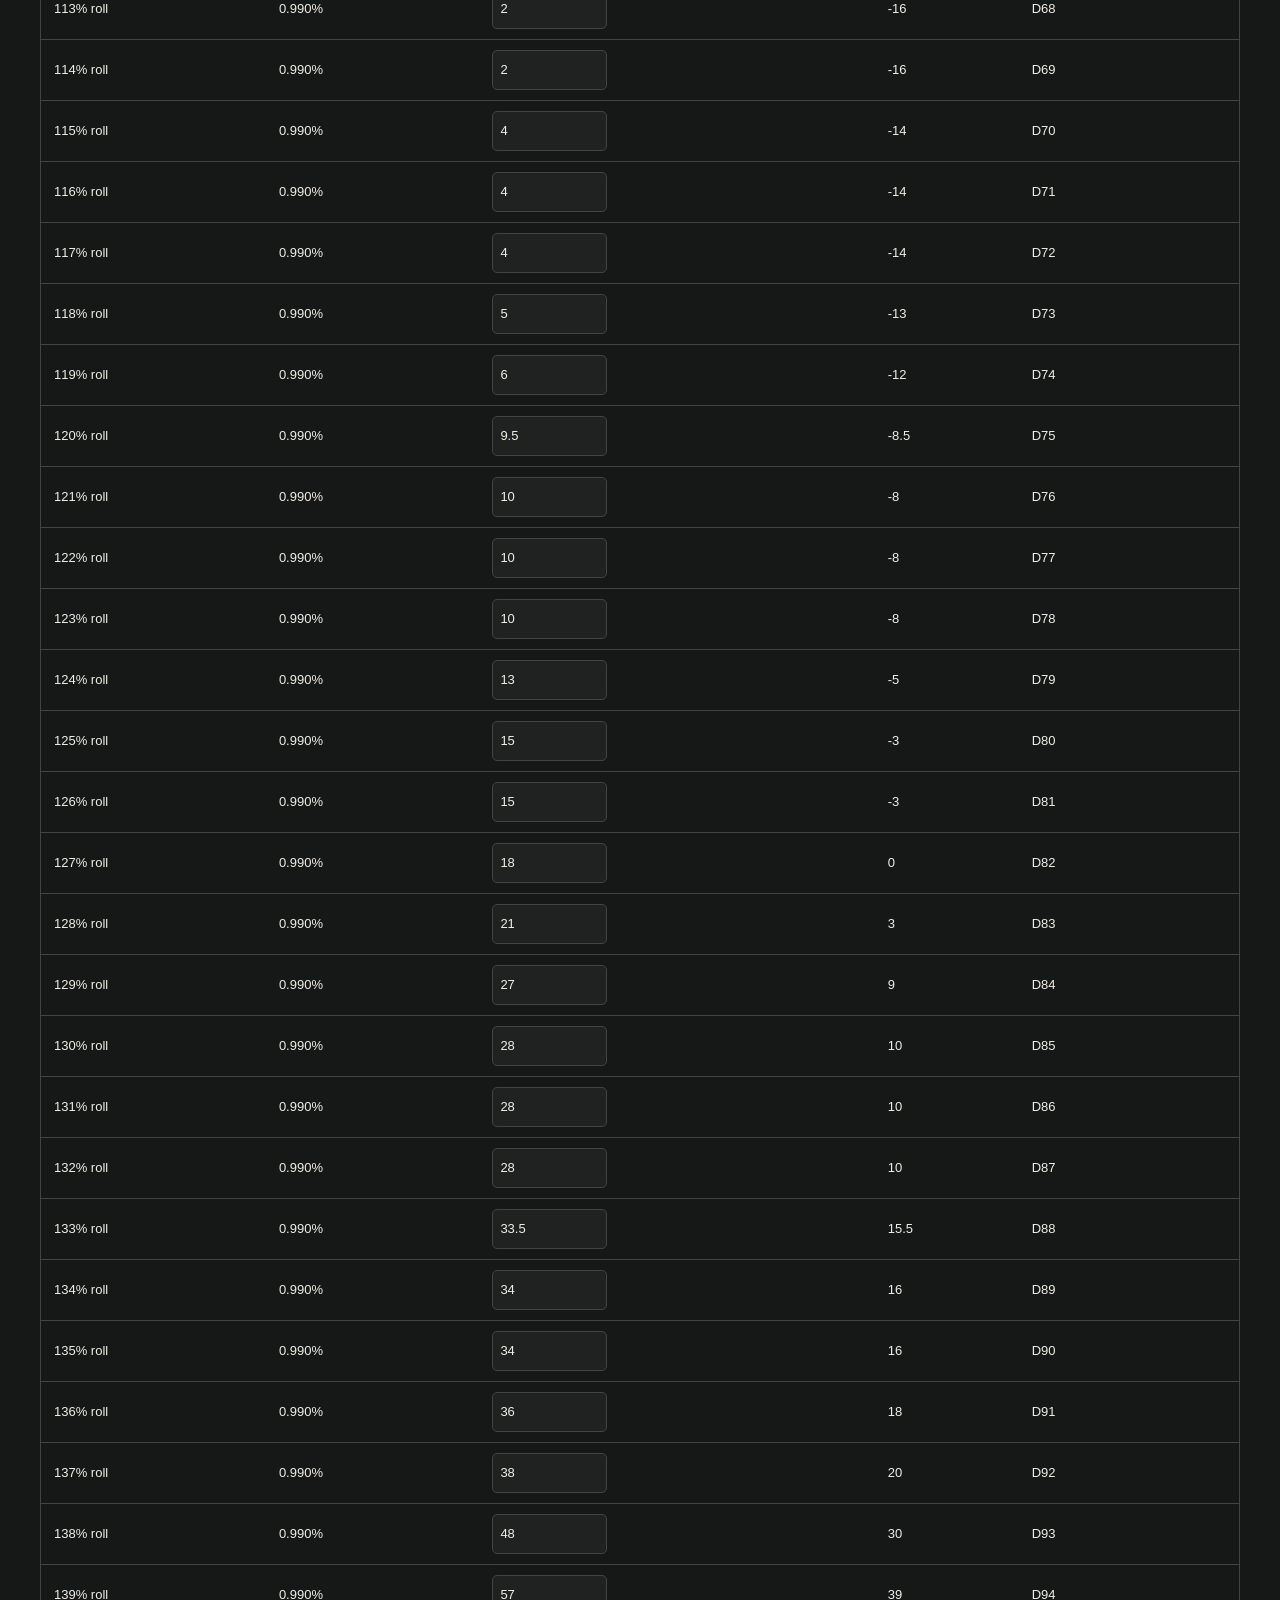
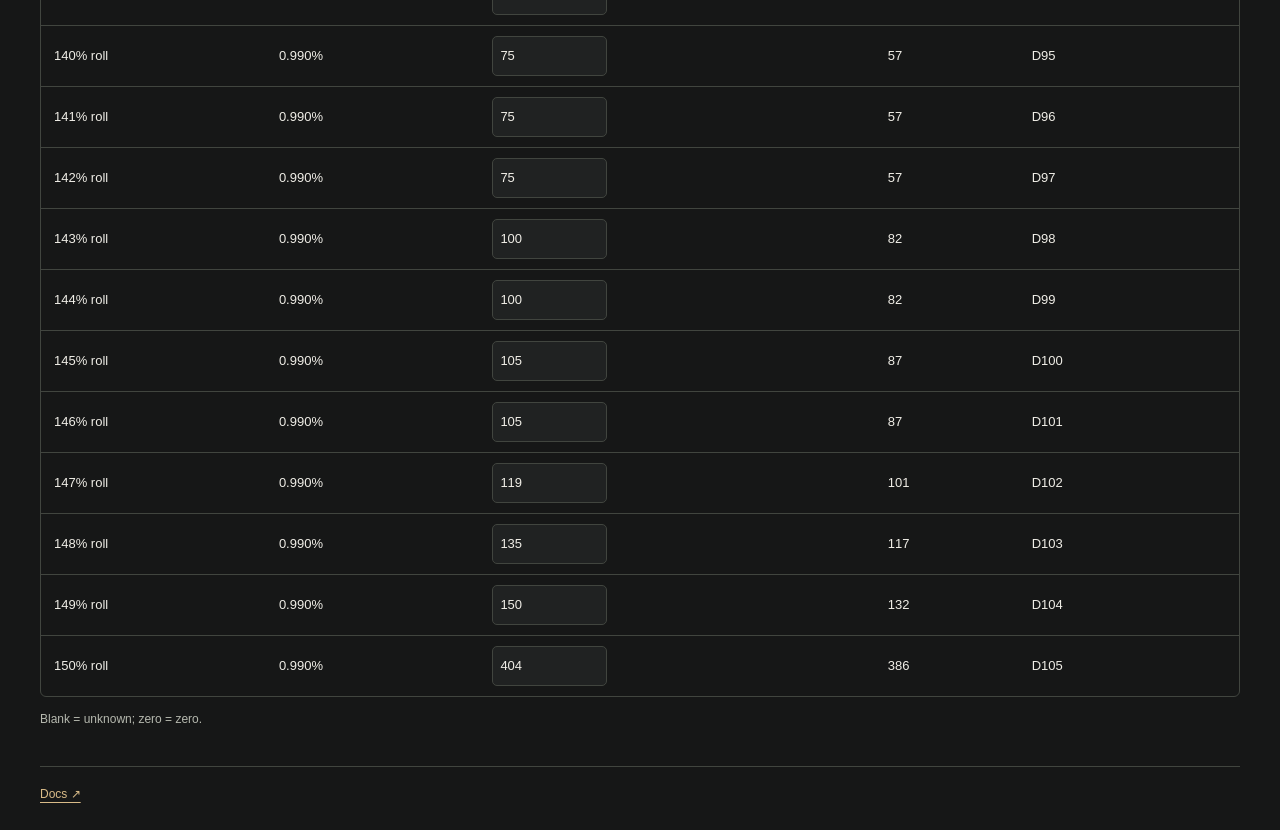
==== commit 8aad56ad: "Cut workbook UI narration and link detailed assumptions to docs" ====
--- a/examples/portfolio/archive.html
+++ b/examples/portfolio/archive.html
@@ -11,44 +11,33 @@
                 href="./"
                 >&#8592; sheetato / price ledger</a
             ><a href="https://github.com/LolStar123/poe-item-pricer"
-                >source & pipeline</a
+                >Source</a
             >
         </header>
         <main>
-            <div class="intro">
-                <div>
-                    <p class="eyebrow">
-                        path of exile / prices, probabilities, spreadsheets
-                    </p>
-                    <h1>Original formulas. Editable assumptions.</h1>
-                </div>
-                <p>
-                    Inspect three archived workbooks, edit a valuation scenario or trace the collection workflow. Original downloads retain their saved values and formulas.
-                </p>
-            </div>
             <nav class="tabs" aria-label="Research views">
                 <button data-tab="calculator" aria-pressed="true">
-                    work the numbers</button
+                    Calculator</button
                 ><button data-tab="archive" aria-pressed="false">
-                    original spreadsheets</button
+                    Workbooks</button
                 ><button data-tab="variants" aria-pressed="false">
-                    variant catalogue</button
+                    Variants</button
                 ><button data-tab="pipeline" aria-pressed="false">
-                    collection workflow
+                    Collection
                 </button>
             </nav>
             <section id="calculator">
                 <div class="controls">
                     <label
-                        >historical worksheet<select id="case"></select></label
+                        >Worksheet<select id="case"></select></label
                     ><label
                         >buy-in / source units<input
                             id="cost"
                             type="number"
                             min="0"
                             step=".1" /></label
-                    ><button id="restore">restore archive values</button
-                    ><button id="export">export edited outcomes</button>
+                    ><button id="restore">Reset</button
+                    ><button id="export">Export CSV</button>
                 </div>
                 <p id="case-note" class="note"></p>
                 <p id="error" role="alert"></p>
@@ -62,27 +51,18 @@
                             role="img"
                             aria-label="Discrete probability histogram of profit per outcome"
                         ></svg>
-                        <p class="note">
-                            Bars add the original outcome probabilities. This is
-                            a discrete distribution, not a fitted normal curve.
-                            Unknown prices keep their probability unallocated.
-                        </p>
+
                     </div>
                     <div class="risk-note">
-                        <h2>the tail matters.</h2>
+
                         <p id="risk-summary"></p>
-                        <p class="note">
-                            Profit factor is expected gains divided by expected
-                            losses. Return/risk is expected profit divided by
-                            one-roll standard deviation; it is not annualised
-                            Sharpe.
-                        </p>
+                        <a href="https://github.com/LolStar123/poe-item-pricer/blob/main/README.md#archive-contents">Risk definitions &#8599;</a>
                     </div>
                 </div>
                 <div class="table-heading">
-                    <h2>edit an outcome price</h2>
+                    <h2>Outcome prices</h2>
                     <label
-                        >find a roll<input
+                        >Find an outcome<input
                             id="outcome-search"
                             type="search"
                             placeholder="150, energy shield..."
@@ -102,22 +82,14 @@
                         <tbody id="outcomes"></tbody>
                     </table>
                 </div>
-                <p class="note">
-                    Blank means unknown. Zero remains a deliberate zero
-                    valuation. Editing changes this browser calculation;
-                    original workbook downloads remain untouched.
-                </p>
+                <p class="note">Blank = unknown; zero = zero.</p>
             </section>
             <section id="archive" hidden>
                 <div class="controls">
-                    <label>original workbook<select id="book"></select></label
-                    ><a id="download" download>download the original .xlsx</a>
+                    <label>Workbook<select id="book"></select></label
+                    ><a id="download" download>Download XLSX</a>
                 </div>
-                <p class="note">
-                    Actual archived worksheets. Select a cell to see its
-                    original formula and saved value. These are historical
-                    working files, not a current price feed.
-                </p>
+                <p class="note">Historical · source units</p>
                 <div class="formula-bar">
                     <b id="cell-name">select a cell</b
                     ><code id="formula"></code>
@@ -129,17 +101,12 @@
                 <h2>Watcher's Eye combinations</h2>
                 <p id="variant-summary"></p>
                 <label
-                    >find a modifier or aura<input
+                    >Modifier or aura<input
                         id="mod-search"
                         type="search"
                         placeholder="Anger, critical strike, energy shield..."
                 /></label>
-                <p class="note">
-                    The real modifier catalogue, combined into all two-mod
-                    pairs. This view does not invent prices or claim independent
-                    equal drop probabilities. No live trade or proxy requests
-                    run here.
-                </p>
+
                 <p id="variant-count"></p>
                 <div id="pairs"></div>
                 <div class="pagination">
@@ -148,60 +115,8 @@
                     ><button id="pair-next">next</button>
                 </div>
             </section>
-            <section id="pipeline" hidden>
-                <h2>from listings to a decision sheet</h2>
-                <ol class="workflow">
-                    <li>
-                        <h3>describe the item precisely</h3>
-                        <p>
-                            Enumerate modifiers, variant pairs and roll ranges
-                            so each observation refers to a defined outcome.
-                        </p>
-                    </li>
-                    <li>
-                        <h3>collect and record price evidence</h3>
-                        <p>
-                            The local residential-proxy collector logs available
-                            trade listings under rate controls. Credentials
-                            remain local. Price observations retain their
-                            collection time and league.
-                        </p>
-                    </li>
-                    <li>
-                        <h3>separate a cheap listing from a sensible buy-in</h3>
-                        <p>
-                            The buy-in rule uses the median of the ten cheapest
-                            listings and reports the floor separately. Missing
-                            or suspicious prices remain visible.
-                        </p>
-                    </li>
-                    <li>
-                        <h3>keep the workbook linked</h3>
-                        <p>
-                            Outcome weights and prices feed expected value,
-                            profit, dispersion and downside. Editing an input
-                            propagates through the formulas. Coverage gaps stop
-                            an incomplete price set being presented as a
-                            complete estimate.
-                        </p>
-                    </li>
-                </ol>
-                <p>
-                    The public archive shows the earlier spreadsheet research
-                    and an inspectable variant catalogue. It does not expose
-                    proxy infrastructure or your account session.
-                </p>
-                <a
-                    href="https://github.com/LolStar123/poe-item-pricer/blob/main/original/buyin.py"
-                    >inspect the original buy-in logic</a
-                >
-            </section>
-            <footer>
-                Historical assumptions are labelled beside each worksheet.
-                Currency units are not specified in the two original valuation
-                files, so their values remain in source units. No current
-                profitability claim is made.
-            </footer>
+            <section id="pipeline" hidden><a href="https://github.com/LolStar123/poe-item-pricer/blob/main/README.md">Collection docs &#8599;</a><p><a href="https://github.com/LolStar123/poe-item-pricer/blob/main/original/buyin.py">Buy-in code &#8599;</a></p></section>
+            <footer><a href="https://github.com/LolStar123/poe-item-pricer/blob/main/PROVENANCE.md">Docs &#8599;</a></footer>
         </main>
         <script type="module" src="app.mjs"></script>
     </body>
